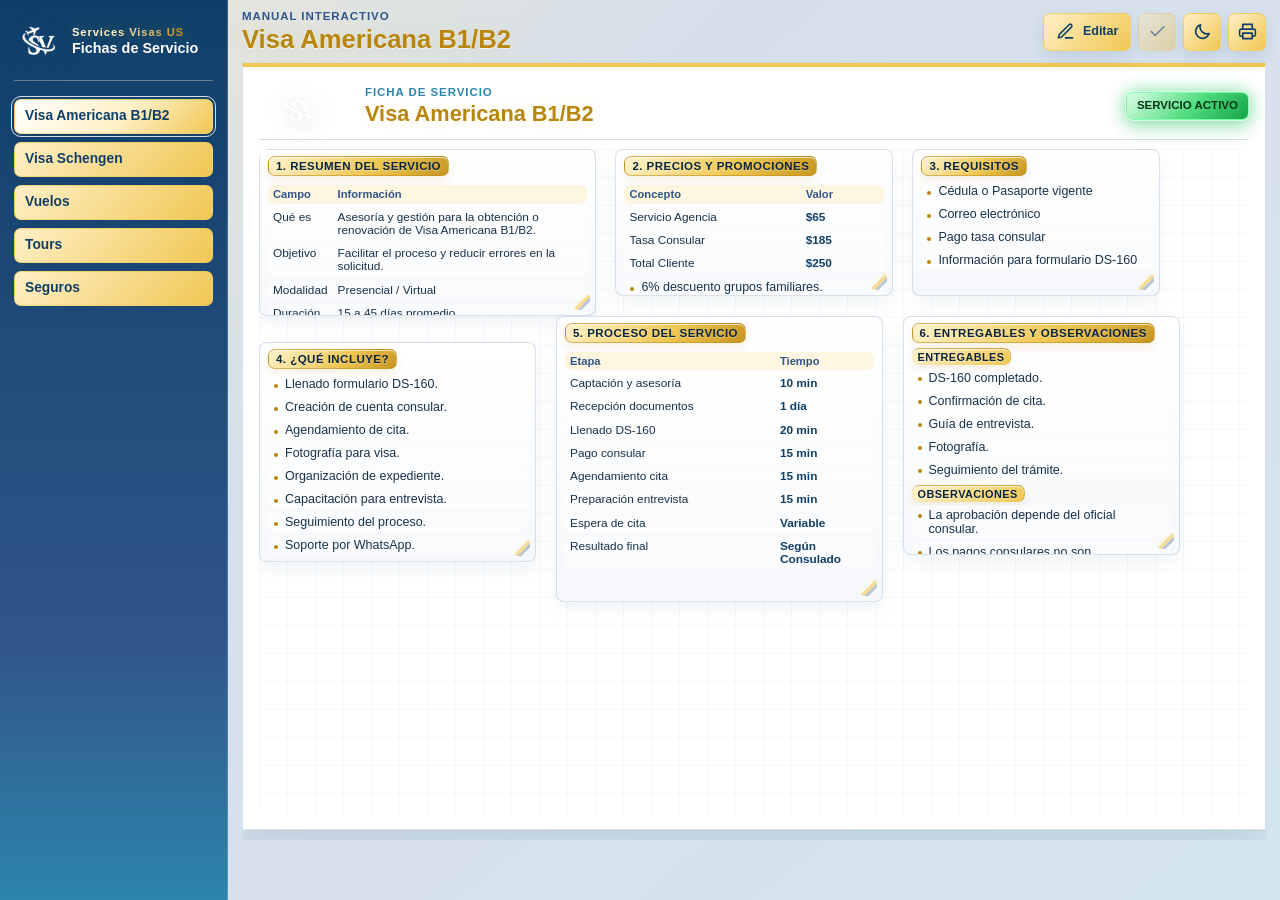
==== index.html @ a598fad7 "Add Vercel entry page" ====
<!DOCTYPE html>
<html lang="es">
<head>
  <meta charset="UTF-8">
  <meta name="viewport" content="width=device-width, initial-scale=1.0">
  <title>Services Visas US | Manual Interactivo de Servicios</title>
  <link rel="stylesheet" href="styles.css">
</head>
<body>
  <aside class="sidebar" aria-label="Servicios">
    <div class="brand">
      <img src="logo-blanco-transparente.png" alt="Services Visas US">
      <div>
        <span>Services Visas US</span>
        <strong>Fichas de Servicio</strong>
      </div>
    </div>

    <nav class="service-menu" id="serviceMenu">
      <button class="service-button active" type="button" data-service="visa-americana">Visa Americana B1/B2</button>
      <button class="service-button" type="button" data-service="visa-schengen">Visa Schengen</button>
      <button class="service-button" type="button" data-service="vuelos">Vuelos</button>
      <button class="service-button" type="button" data-service="tours">Tours</button>
      <button class="service-button" type="button" data-service="seguros">Seguros</button>
    </nav>
  </aside>

  <main class="workspace">
    <header class="topbar">
      <div>
        <p>Manual interactivo</p>
        <h1 id="pageTitle">Visa Americana B1/B2</h1>
      </div>
      <div class="toolbar" aria-label="Opciones de ficha">
        <button class="icon-button edit-toggle" id="editButton" type="button" aria-label="Editar textos" title="Editar textos">
          <svg class="icon" viewBox="0 0 24 24" aria-hidden="true">
            <path d="M12 20h9"></path>
            <path d="M16.5 3.5a2.1 2.1 0 0 1 3 3L7 19l-4 1 1-4Z"></path>
          </svg>
          <span>Editar</span>
        </button>
        <button class="icon-button" id="saveButton" type="button" aria-label="Guardar cambios" title="Guardar cambios" disabled>
          <svg class="icon" viewBox="0 0 24 24" aria-hidden="true">
            <path d="M20 6 9 17l-5-5"></path>
          </svg>
        </button>
        <button class="icon-button" id="themeToggle" type="button" aria-label="Activar modo oscuro" title="Modo oscuro">
          <svg class="icon icon-moon" viewBox="0 0 24 24" aria-hidden="true">
            <path d="M20.4 14.5A8.6 8.6 0 0 1 9.5 3.6 8.7 8.7 0 1 0 20.4 14.5Z"></path>
          </svg>
          <svg class="icon icon-sun" viewBox="0 0 24 24" aria-hidden="true">
            <circle cx="12" cy="12" r="4"></circle>
            <path d="M12 2v2M12 20v2M4.9 4.9l1.4 1.4M17.7 17.7l1.4 1.4M2 12h2M20 12h2M4.9 19.1l1.4-1.4M17.7 6.3l1.4-1.4"></path>
          </svg>
        </button>
        <button class="icon-button" id="printButton" type="button" aria-label="Imprimir ficha" title="Imprimir">
          <svg class="icon" viewBox="0 0 24 24" aria-hidden="true">
            <path d="M6 9V3h12v6"></path>
            <path d="M6 18H4a2 2 0 0 1-2-2v-5a2 2 0 0 1 2-2h16a2 2 0 0 1 2 2v5a2 2 0 0 1-2 2h-2"></path>
            <path d="M6 14h12v7H6z"></path>
          </svg>
        </button>
      </div>
    </header>

    <section class="sheet-shell">
      <article class="service-sheet" id="serviceSheet" aria-live="polite"></article>
    </section>
  </main>

  <script src="script.js"></script>
</body>
</html>
---- styles.css ----
:root {
  --gold: #f0c753;
  --gold-title: #b8860f;
  --gold-soft: #fff0c7;
  --blue-dark: #0f3f69;
  --blue-mid: #31568a;
  --blue-soft: #89a3c7;
  --blue-light: #2c85ac;
  --white: #ffffff;
  --bg: #edf3f8;
  --text: #17324b;
  --muted: #65798c;
  --sheet: #ffffff;
  --line: #d7e1eb;
  --panel-line: rgba(137, 163, 199, 0.35);
  --shadow: 0 16px 38px rgba(15, 63, 105, 0.13);
}

* {
  box-sizing: border-box;
}

html {
  max-width: 100%;
  overflow-x: hidden;
}

body {
  min-height: 100vh;
  margin: 0;
  display: flex;
  background:
    linear-gradient(135deg, rgba(255, 240, 199, 0.55), rgba(255, 255, 255, 0) 34%),
    linear-gradient(140deg, rgba(49, 86, 138, 0.14), rgba(137, 163, 199, 0.22) 58%, rgba(44, 133, 172, 0.13)),
    var(--bg);
  color: var(--text);
  font-family: "Segoe UI", Arial, sans-serif;
  font-size: 12.5px;
  max-width: 100%;
  overflow-x: hidden;
  overflow-y: auto;
}

button {
  font: inherit;
}

.sidebar {
  width: 228px;
  min-height: 100vh;
  padding: 18px 14px;
  background: linear-gradient(180deg, var(--blue-dark), var(--blue-mid) 72%, var(--blue-light));
  color: var(--white);
  position: sticky;
  top: 0;
  border-right: 1px solid rgba(255, 255, 255, 0.18);
}

.brand {
  display: flex;
  align-items: center;
  gap: 10px;
  padding: 0 2px 16px;
  border-bottom: 1px solid rgba(255, 240, 199, 0.36);
}

.brand img {
  width: 46px;
  height: 46px;
  object-fit: contain;
  background: transparent;
  border-radius: 7px;
  padding: 0;
  filter: drop-shadow(0 8px 14px rgba(15, 63, 105, 0.22));
}

.brand span {
  display: block;
  color: var(--gold-title);
  background: linear-gradient(110deg, #fff8dc 0%, var(--gold-soft) 16%, var(--gold-title) 42%, #8f6508 58%, #fff0c7 78%, #c99619 100%);
  background-size: 220% auto;
  -webkit-background-clip: text;
  background-clip: text;
  -webkit-text-fill-color: transparent;
  font-size: 0.7rem;
  font-weight: 800;
  letter-spacing: 0.08em;
  text-shadow: 0 0 14px rgba(240, 199, 83, 0.32);
}

.brand strong {
  display: block;
  margin-top: 2px;
  font-size: 0.9rem;
  line-height: 1.15;
}

.service-menu {
  display: grid;
  gap: 8px;
  margin-top: 18px;
}

.service-button,
.icon-button {
  border: 1px solid rgba(240, 199, 83, 0.62);
  background: linear-gradient(135deg, var(--gold-soft), var(--gold));
  color: var(--blue-dark);
  box-shadow: 0 6px 14px rgba(15, 63, 105, 0.11);
  cursor: pointer;
  transition: transform 170ms ease, box-shadow 170ms ease, filter 170ms ease, border-color 170ms ease;
}

.service-button:hover,
.icon-button:hover {
  filter: brightness(1.03);
  border-color: rgba(255, 240, 199, 0.95);
  box-shadow:
    0 0 0 1px rgba(255, 240, 199, 0.78),
    0 0 18px rgba(240, 199, 83, 0.5),
    0 10px 20px rgba(15, 63, 105, 0.16);
  transform: translateY(-1px);
}

.service-button {
  min-height: 35px;
  border-radius: 7px;
  padding: 7px 10px;
  text-align: left;
  font-size: 0.86rem;
  font-weight: 800;
  line-height: 1.2;
}

.service-button.active {
  background: linear-gradient(135deg, var(--white), var(--gold-soft) 54%, var(--gold));
  outline: 1px solid rgba(255, 255, 255, 0.82);
  outline-offset: 2px;
}

.workspace {
  flex: 1;
  min-width: 0;
  max-width: calc(100vw - 228px);
  padding: 10px 14px 14px;
  overflow-x: hidden;
}

.topbar {
  display: flex;
  justify-content: space-between;
  align-items: center;
  gap: 14px;
  margin-bottom: 8px;
}

.topbar p {
  margin: 0 0 3px;
  color: var(--blue-mid);
  font-size: 0.72rem;
  font-weight: 850;
  text-transform: uppercase;
  letter-spacing: 0.08em;
}

.topbar h1 {
  margin: 0;
  color: var(--gold-title);
  font-size: clamp(1.25rem, 2vw, 1.75rem);
  line-height: 1.1;
  text-shadow: 0 1px 0 rgba(255, 255, 255, 0.6), 0 0 16px rgba(240, 199, 83, 0.18);
}

.toolbar {
  display: flex;
  gap: 7px;
  flex-wrap: wrap;
  justify-content: flex-end;
}

.icon-button {
  width: 38px;
  height: 38px;
  display: inline-grid;
  place-items: center;
  border-radius: 7px;
}

.edit-toggle {
  width: auto;
  min-width: 88px;
  grid-auto-flow: column;
  gap: 7px;
  padding: 0 11px;
  font-weight: 850;
}

.edit-toggle span {
  line-height: 1;
}

.icon-button:disabled {
  cursor: not-allowed;
  filter: grayscale(0.28) brightness(0.97);
  opacity: 0.58;
  transform: none;
  box-shadow: 0 4px 10px rgba(15, 63, 105, 0.08);
}

.icon-button:disabled:hover {
  filter: grayscale(0.28) brightness(0.97);
  box-shadow: 0 4px 10px rgba(15, 63, 105, 0.08);
  transform: none;
}

.icon {
  width: 19px;
  height: 19px;
  fill: none;
  stroke: currentColor;
  stroke-width: 2;
  stroke-linecap: round;
  stroke-linejoin: round;
}

.icon-sun {
  display: none;
}

.sheet-shell {
  width: 100%;
  max-width: 100%;
  overflow-x: hidden;
  overflow-y: visible;
  padding: 2px 0 10px;
}

.service-sheet {
  width: min(1180px, 100%);
  max-width: 100%;
  min-height: 0;
  aspect-ratio: auto;
  margin: 0 auto;
  background: var(--sheet);
  border: 1px solid var(--line);
  border-top: 4px solid var(--gold);
  box-shadow: var(--shadow);
  padding: 14px 16px;
  display: grid;
  grid-template-rows: auto 1fr;
  gap: 9px;
  overflow: hidden;
}

.sheet-header {
  display: grid;
  grid-template-columns: 94px 1fr auto;
  gap: 12px;
  align-items: center;
  padding-bottom: 8px;
  border-bottom: 1px solid var(--panel-line);
}

.sheet-header img {
  width: 86px;
  max-height: 50px;
  object-fit: contain;
  filter: drop-shadow(0 5px 10px rgba(15, 63, 105, 0.16));
}

.sheet-kicker {
  margin: 0 0 4px;
  color: var(--blue-light);
  font-size: 0.72rem;
  font-weight: 900;
  text-transform: uppercase;
  letter-spacing: 0.08em;
}

.sheet-title {
  margin: 0;
  color: var(--gold-title);
  font-size: 1.36rem;
  line-height: 1.08;
  text-shadow: 0 1px 0 rgba(255, 255, 255, 0.58), 0 0 14px rgba(240, 199, 83, 0.2);
}

.sheet-badge {
  appearance: none;
  border: 1px solid rgba(128, 255, 177, 0.9);
  background: linear-gradient(135deg, #dcffe8, #49d978 58%, #16a34a);
  color: #053817;
  padding: 7px 10px;
  border-radius: 7px;
  font-family: inherit;
  font-size: 0.72rem;
  font-weight: 900;
  line-height: 1;
  text-transform: uppercase;
  white-space: nowrap;
  cursor: pointer;
  box-shadow:
    0 0 0 1px rgba(220, 255, 232, 0.85),
    0 0 18px rgba(73, 217, 120, 0.72),
    0 8px 18px rgba(22, 163, 74, 0.22);
  transition: background 180ms ease, border-color 180ms ease, box-shadow 180ms ease, color 180ms ease, transform 180ms ease;
}

.sheet-badge:hover {
  transform: translateY(-1px);
  box-shadow:
    0 0 0 1px rgba(220, 255, 232, 0.9),
    0 0 24px rgba(73, 217, 120, 0.86),
    0 10px 20px rgba(22, 163, 74, 0.28);
}

.sheet-badge:focus-visible {
  outline: 2px solid var(--gold);
  outline-offset: 3px;
}

.sheet-badge.is-inactive {
  border-color: rgba(255, 142, 142, 0.95);
  background: linear-gradient(135deg, #ffe5e5, #ef4444 58%, #b91c1c);
  color: #ffffff;
  box-shadow:
    0 0 0 1px rgba(255, 229, 229, 0.82),
    0 0 18px rgba(239, 68, 68, 0.68),
    0 8px 18px rgba(185, 28, 28, 0.24);
}

.sheet-badge.is-inactive:hover {
  box-shadow:
    0 0 0 1px rgba(255, 229, 229, 0.9),
    0 0 24px rgba(239, 68, 68, 0.82),
    0 10px 20px rgba(185, 28, 28, 0.3);
}

.sheet-grid {
  position: relative;
  display: block;
  width: 100%;
  aspect-ratio: 16 / 9;
  min-height: clamp(460px, 52vw, 720px);
  border-radius: 10px;
  background:
    linear-gradient(rgba(137, 163, 199, 0.08) 1px, transparent 1px),
    linear-gradient(90deg, rgba(137, 163, 199, 0.08) 1px, transparent 1px);
  background-size: 28px 28px;
  overflow: hidden;
}

.sheet-column {
  display: flex;
  min-width: 0;
  min-height: 86px;
  flex-direction: column;
  gap: 10px;
  border-radius: 9px;
  transition: background 160ms ease, outline-color 160ms ease;
}

.sheet-column.drag-over {
  background: rgba(240, 199, 83, 0.08);
  outline: 1px dashed rgba(240, 199, 83, 0.6);
  outline-offset: 4px;
}

.section-card {
  position: absolute;
  border: 1px solid rgba(137, 163, 199, 0.32);
  border-radius: 8px;
  padding: 7px 8px 13px;
  background:
    linear-gradient(180deg, rgba(255, 255, 255, 0.94), rgba(137, 163, 199, 0.08)),
    var(--sheet);
  align-self: start;
  min-height: 0;
  min-width: 120px;
  box-shadow: 0 8px 18px rgba(15, 63, 105, 0.06);
  cursor: move;
  overflow: auto;
  scrollbar-width: thin;
  touch-action: none;
  transition: transform 160ms ease, box-shadow 160ms ease, opacity 160ms ease;
}

.section-card:hover {
  transform: translateY(-1px);
  box-shadow: 0 10px 22px rgba(15, 63, 105, 0.1);
}

.section-card.dragging {
  opacity: 0.55;
  cursor: move;
  transform: scale(0.985);
}

.section-card.resizing {
  cursor: nwse-resize;
  user-select: none;
}

.resize-handle {
  position: absolute;
  right: 5px;
  bottom: 5px;
  width: 17px;
  height: 17px;
  padding: 0;
  border: 0;
  border-radius: 5px;
  background: linear-gradient(135deg, transparent 0 36%, rgba(255, 240, 199, 0.65) 36% 48%, var(--gold) 48% 62%, rgba(15, 63, 105, 0.46) 62% 74%, transparent 74%);
  cursor: nwse-resize;
  opacity: 0.58;
}

.resize-handle::before {
  content: none;
}

.section-card:hover .resize-handle,
.section-card.resizing .resize-handle {
  opacity: 1;
}

.section-card.wide {
  grid-column: auto;
}

.section-card h2 {
  margin: -1px 0 5px;
  color: #09233a;
  display: inline-flex;
  width: fit-content;
  max-width: 100%;
  padding: 3px 7px;
  border-radius: 7px;
  background: linear-gradient(135deg, #fff4cf, var(--gold) 58%, #c79622);
  border: 1px solid rgba(184, 134, 15, 0.56);
  box-shadow: 0 4px 10px rgba(184, 134, 15, 0.12), inset 0 1px 0 rgba(255, 255, 255, 0.7);
  font-size: 0.72rem;
  text-transform: uppercase;
  letter-spacing: 0.04em;
  text-shadow: 0 1px 0 rgba(255, 255, 255, 0.35);
}

.info-table,
.process-table {
  width: 100%;
  border-collapse: separate;
  border-spacing: 0 4px;
  table-layout: auto;
}

.info-table th,
.info-table td,
.process-table th,
.process-table td {
  padding: 3px 5px;
  border-bottom: 0;
  background: rgba(255, 255, 255, 0.52);
  text-align: left;
  vertical-align: top;
  line-height: 1.12;
}

.info-table th:first-child,
.process-table th:first-child,
.info-table td:first-child,
.process-table td:first-child {
  border-radius: 6px 0 0 6px;
}

.info-table th:last-child,
.process-table th:last-child,
.info-table td:last-child,
.process-table td:last-child {
  border-radius: 0 6px 6px 0;
}

.info-table thead th,
.process-table thead th {
  background: rgba(255, 240, 199, 0.54);
}

.info-table tr:last-child th,
.info-table tr:last-child td,
.process-table tr:last-child td {
  border-bottom: 0;
}

.info-table th,
.process-table th {
  color: var(--blue-mid);
  font-size: 0.7rem;
  font-weight: 850;
  white-space: nowrap;
}

.info-table td,
.process-table td {
  color: var(--text);
  font-size: 0.74rem;
}

.info-table th:first-child,
.info-table td:first-child {
  width: 18%;
}

.info-table th:nth-child(2),
.info-table td:nth-child(2) {
  width: 82%;
}

.price-table td:last-child,
.process-table td:last-child {
  color: var(--blue-dark);
  font-weight: 850;
}

.price-table th:first-child,
.price-table td:first-child {
  width: 68%;
}

.price-table th:nth-child(2),
.price-table td:nth-child(2) {
  width: 32%;
}

.process-table {
  width: 100%;
}

.process-table th:first-child,
.process-table td:first-child {
  width: 68%;
}

.process-table th:nth-child(2),
.process-table td:last-child {
  width: 32%;
}

.list {
  display: grid;
  gap: 3px;
  margin: 0;
  padding: 0;
  list-style: none;
}

.list li {
  margin: 0;
  padding: 3px 5px 3px 17px;
  line-height: 1.12;
  position: relative;
  border-radius: 6px;
  background: rgba(255, 255, 255, 0.52);
}

.list li::before {
  content: "";
  position: absolute;
  left: 6px;
  top: 0.78em;
  width: 4px;
  height: 4px;
  border-radius: 50%;
  background: var(--gold-title);
}

.notes {
  display: grid;
  grid-template-columns: 1fr;
  gap: 5px;
}

.notes h2 {
  margin: 0 0 3px;
  padding: 2px 6px;
  border-left: 0;
  border-bottom: 0;
  background: linear-gradient(135deg, #fff4cf, var(--gold));
  font-size: 0.68rem;
}

.empty-sheet {
  min-height: 0;
}

body.editing .service-sheet {
  outline: 2px dashed rgba(44, 133, 172, 0.68);
  outline-offset: 5px;
}

body.editing .section-card {
  cursor: text;
}

body.editing .section-card:hover {
  transform: none;
}

body.editing .resize-handle {
  opacity: 0.28;
  cursor: default;
}

body.editing .line-editable {
  cursor: grab;
}

body.editing .line-editable:active {
  cursor: grabbing;
}

body.editing .line-dragging {
  opacity: 0.45;
}

body.editing .line-drop-before {
  box-shadow: inset 0 2px 0 var(--blue-light);
}

body.editing .line-drop-after {
  box-shadow: inset 0 -2px 0 var(--blue-light);
}

body.editing .list .line-editable {
  padding-left: 23px;
}

body.editing .list .line-editable::before {
  left: 16px;
}

body.editing .list .line-editable::after {
  content: "||";
  position: absolute;
  left: 6px;
  top: 50%;
  color: var(--blue-mid);
  font-size: 0.68rem;
  font-weight: 900;
  transform: translateY(-50%);
}

body.editing .line-editable td:first-child {
  position: relative;
  padding-left: 18px;
}

body.editing .line-editable td:first-child::before {
  content: "||";
  position: absolute;
  left: 5px;
  top: 3px;
  color: var(--blue-mid);
  font-size: 0.66rem;
  font-weight: 900;
}

.line-add-button {
  display: inline-flex;
  align-items: center;
  justify-content: center;
  margin: 3px 0 1px;
  padding: 3px 8px;
  border: 1px solid rgba(240, 199, 83, 0.72);
  border-radius: 6px;
  background: linear-gradient(135deg, #fff7db, var(--gold));
  color: var(--blue-dark);
  font-family: inherit;
  font-size: 0.66rem;
  font-weight: 900;
  line-height: 1;
  cursor: pointer;
  box-shadow: 0 5px 12px rgba(184, 134, 15, 0.12);
}

.line-add-button:hover {
  filter: brightness(1.04);
  box-shadow: 0 0 14px rgba(240, 199, 83, 0.52);
}

body.resizing-card,
body.resizing-card * {
  cursor: nwse-resize !important;
}

body.moving-card,
body.moving-card * {
  cursor: move !important;
}

.editable[contenteditable="true"] {
  border-radius: 5px;
  outline: 1px dashed rgba(49, 86, 138, 0.6);
  background: rgba(255, 240, 199, 0.42);
}

.editable[contenteditable="true"]:focus {
  outline: 2px solid var(--blue-light);
  background: rgba(255, 240, 199, 0.62);
}

body.dark {
  --bg: #031827;
  --text: #f2f7fb;
  --muted: #c5d4e3;
  --sheet: #061f33;
  --line: rgba(137, 163, 199, 0.28);
  --panel-line: rgba(255, 240, 199, 0.28);
  --shadow: 0 16px 38px rgba(0, 0, 0, 0.36);
  background:
    linear-gradient(135deg, rgba(240, 199, 83, 0.08), rgba(255, 255, 255, 0) 34%),
    linear-gradient(145deg, #02111d, #031827 58%, #06243a);
}

body.dark .section-card {
  border-color: rgba(137, 163, 199, 0.32);
  background: linear-gradient(180deg, rgba(9, 42, 68, 0.98), rgba(5, 30, 50, 0.96));
  box-shadow: 0 8px 18px rgba(0, 0, 0, 0.16);
}

body.dark .info-table th,
body.dark .info-table td,
body.dark .process-table th,
body.dark .process-table td,
body.dark .list li {
  background: rgba(255, 255, 255, 0.055);
}

body.dark .info-table thead th,
body.dark .process-table thead th {
  background: rgba(255, 240, 199, 0.13);
}

body.dark .info-table td,
body.dark .process-table td {
  color: var(--white);
}

body.dark .topbar h1,
body.dark .sheet-title {
  color: var(--gold);
  text-shadow: 0 0 14px rgba(240, 199, 83, 0.3);
}

body.dark .section-card h2,
body.dark .notes h2 {
  color: #09233a;
  text-shadow: 0 0 14px rgba(240, 199, 83, 0.22);
}

body.dark .topbar p,
body.dark .sheet-kicker,
body.dark .info-table th,
body.dark .process-table th {
  color: var(--gold-soft);
}

body.dark .sheet-badge.is-active {
  color: var(--blue-dark);
}

body.dark .sheet-badge.is-inactive {
  color: #ffffff;
}

body.dark .icon-moon {
  display: none;
}

body.dark .icon-sun {
  display: block;
}

@media (max-width: 900px) {
  body {
    display: block;
  }

  .sidebar {
    width: 100%;
    min-height: auto;
    position: static;
  }

  .service-menu {
    grid-template-columns: repeat(2, minmax(0, 1fr));
  }

  .workspace {
    padding: 16px 12px 22px;
    max-width: 100%;
  }

  .topbar {
    align-items: flex-start;
  }

  .sheet-header,
  .notes {
    grid-template-columns: 1fr;
  }

  .service-sheet {
    padding: 12px;
  }

  .sheet-grid {
    aspect-ratio: 10 / 13;
    min-height: 820px;
  }

  .sheet-badge {
    justify-self: start;
  }
}

@media print {
  @page {
    size: A4 landscape;
    margin: 6mm;
  }

  :root,
  body,
  body.dark {
    --bg: #ffffff;
    --text: #17324b;
    --muted: #65798c;
    --sheet: #ffffff;
    --line: #d7e1eb;
    --panel-line: rgba(137, 163, 199, 0.35);
    --shadow: none;
  }

  html,
  body {
    width: 284mm;
    height: 196mm;
    min-height: 0;
    max-height: 196mm;
    margin: 0;
    display: block;
    overflow: hidden;
    background: #ffffff !important;
    color: var(--text);
    print-color-adjust: exact;
    -webkit-print-color-adjust: exact;
  }

  .sidebar,
  .topbar {
    display: none;
  }

  .editable[contenteditable="true"] {
    outline: none;
    background: transparent;
  }

  .line-add-button {
    display: none !important;
  }

  body.editing .list .line-editable {
    padding-left: 17px;
  }

  body.editing .list .line-editable::before {
    left: 6px;
  }

  body.editing .line-editable td:first-child {
    padding-left: 5px;
  }

  body.editing .list .line-editable::after,
  body.editing .line-editable td:first-child::before {
    content: none;
  }

  .workspace,
  .sheet-shell {
    padding: 0;
    overflow: hidden;
    width: 100%;
    height: 100%;
    max-width: 100%;
    min-height: 0;
  }

  .workspace {
    display: block;
  }

  .service-sheet {
    width: 100%;
    min-height: 0;
    height: 100%;
    max-height: 100%;
    aspect-ratio: auto;
    margin: 0;
    padding: 4mm;
    box-shadow: none;
    border: 1px solid #d7e1eb;
    border-top: 4px solid var(--gold);
    break-inside: avoid;
    page-break-inside: avoid;
    background: #ffffff !important;
    color: var(--text) !important;
    display: grid;
    grid-template-rows: auto minmax(0, 1fr);
    overflow: hidden;
  }

  .sheet-grid {
    width: 100%;
    min-height: 0;
    max-height: 100%;
    height: auto;
    align-self: stretch;
    background: transparent;
    overflow: hidden;
  }

  .section-card {
    position: absolute;
    break-inside: avoid;
    page-break-inside: avoid;
    height: auto !important;
    min-height: 0;
    padding: 7px;
    background: #ffffff !important;
    border: 0;
    border-radius: 7px;
    box-shadow: none;
    overflow: visible;
  }

  .section-card::after {
    content: "";
    position: absolute;
    inset: 0;
    pointer-events: none;
    border: 0.25mm solid #d7e1eb;
    border-radius: inherit;
  }

  .resize-handle {
    display: none;
  }

  .process-table {
    width: 100%;
  }

  .sheet-badge {
    box-shadow: none;
  }

  .info-table th,
  .info-table td,
  .process-table th,
  .process-table td,
  .list li,
  body.dark .info-table th,
  body.dark .info-table td,
  body.dark .process-table th,
  body.dark .process-table td,
  body.dark .list li {
    background: #ffffff !important;
  }

  .info-table thead th,
  .process-table thead th,
  body.dark .info-table thead th,
  body.dark .process-table thead th {
    background: #fff7df !important;
  }

  .sheet-title,
  .section-card h2,
  .notes h2,
  body.dark .sheet-title,
  body.dark .section-card h2,
  body.dark .notes h2 {
    color: #09233a !important;
    text-shadow: none;
  }

  .sheet-kicker,
  .info-table th,
  .process-table th,
  body.dark .sheet-kicker,
  body.dark .info-table th,
  body.dark .process-table th {
    color: var(--blue-mid) !important;
  }

  .info-table td,
  .process-table td,
  body.dark .info-table td,
  body.dark .process-table td {
    color: var(--text) !important;
  }

  .sheet-header img {
    content: url("logo-impresion-color.png");
    filter: none;
  }
}
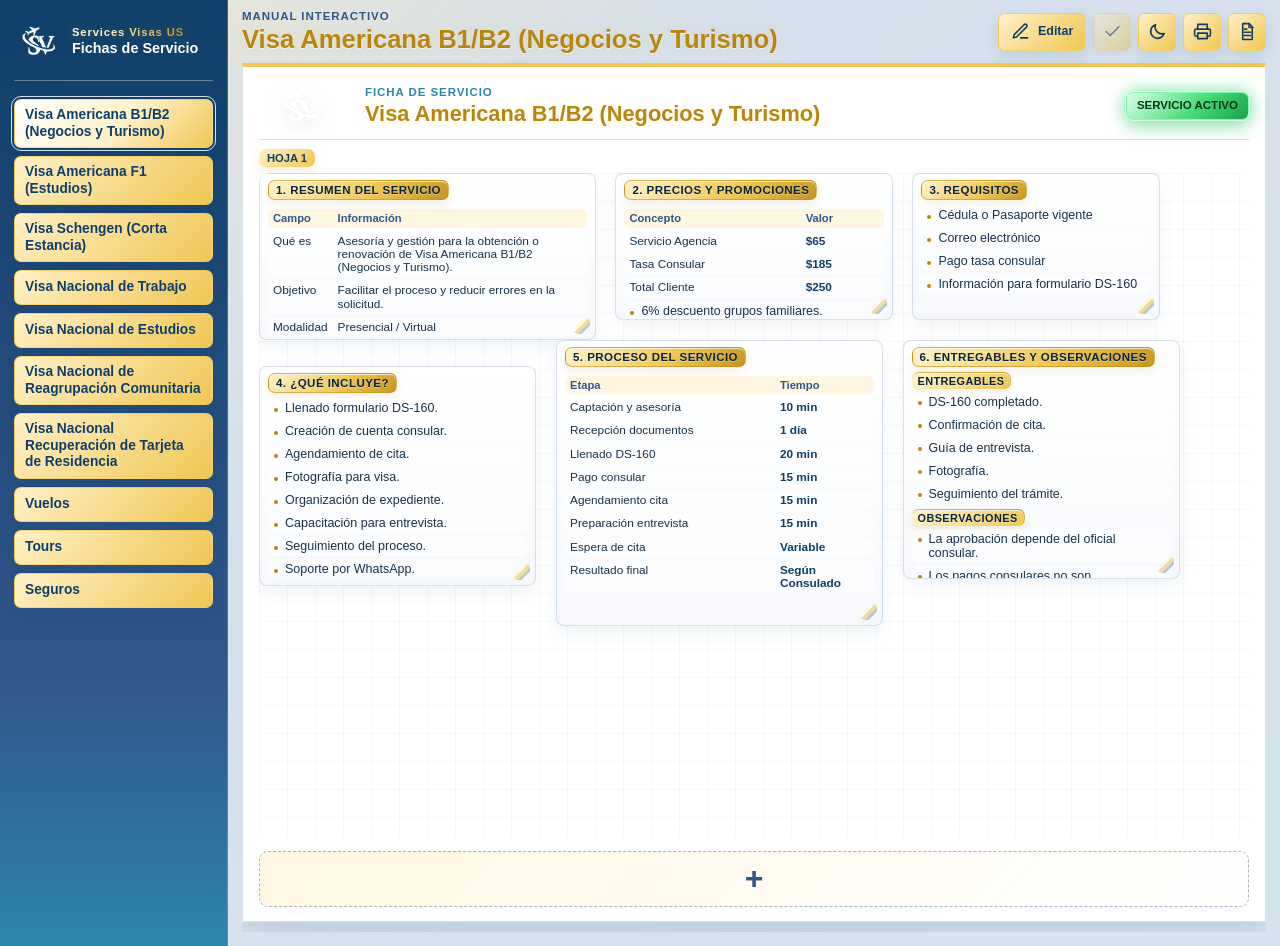
==== commit 706d8f71: "Expand service manual ecosystem" ====
--- a/index.html
+++ b/index.html
@@ -17,8 +17,13 @@
     </div>
 
     <nav class="service-menu" id="serviceMenu">
-      <button class="service-button active" type="button" data-service="visa-americana">Visa Americana B1/B2</button>
-      <button class="service-button" type="button" data-service="visa-schengen">Visa Schengen</button>
+      <button class="service-button active" type="button" data-service="visa-americana">Visa Americana B1/B2 (Negocios y Turismo)</button>
+      <button class="service-button" type="button" data-service="visa-americana-f1">Visa Americana F1 (Estudios)</button>
+      <button class="service-button" type="button" data-service="visa-schengen">Visa Schengen (Corta Estancia)</button>
+      <button class="service-button" type="button" data-service="visa-nacional-trabajo">Visa Nacional de Trabajo</button>
+      <button class="service-button" type="button" data-service="visa-nacional-estudios">Visa Nacional de Estudios</button>
+      <button class="service-button" type="button" data-service="visa-nacional-reagrupacion-comunitaria">Visa Nacional de Reagrupación Comunitaria</button>
+      <button class="service-button" type="button" data-service="visa-nacional-recuperacion-residencia">Visa Nacional Recuperación de Tarjeta de Residencia</button>
       <button class="service-button" type="button" data-service="vuelos">Vuelos</button>
       <button class="service-button" type="button" data-service="tours">Tours</button>
       <button class="service-button" type="button" data-service="seguros">Seguros</button>
@@ -29,7 +34,7 @@
     <header class="topbar">
       <div>
         <p>Manual interactivo</p>
-        <h1 id="pageTitle">Visa Americana B1/B2</h1>
+        <h1 id="pageTitle">Visa Americana B1/B2 (Negocios y Turismo)</h1>
       </div>
       <div class="toolbar" aria-label="Opciones de ficha">
         <button class="icon-button edit-toggle" id="editButton" type="button" aria-label="Editar textos" title="Editar textos">
@@ -60,6 +65,13 @@
             <path d="M6 14h12v7H6z"></path>
           </svg>
         </button>
+        <button class="icon-button" id="wordButton" type="button" aria-label="Exportar Word" title="Exportar Word">
+          <svg class="icon" viewBox="0 0 24 24" aria-hidden="true">
+            <path d="M6 2h8l4 4v16H6z"></path>
+            <path d="M14 2v5h5"></path>
+            <path d="M8 13h8M8 17h8M8 9h3"></path>
+          </svg>
+        </button>
       </div>
     </header>
 
--- a/styles.css
+++ b/styles.css
@@ -246,10 +246,8 @@
   border-top: 4px solid var(--gold);
   box-shadow: var(--shadow);
   padding: 14px 16px;
-  display: grid;
-  grid-template-rows: auto 1fr;
-  gap: 9px;
-  overflow: hidden;
+  display: block;
+  overflow: visible;
 }
 
 .sheet-header {
@@ -257,6 +255,7 @@
   grid-template-columns: 94px 1fr auto;
   gap: 12px;
   align-items: center;
+  margin-bottom: 9px;
   padding-bottom: 8px;
   border-bottom: 1px solid var(--panel-line);
 }
@@ -350,6 +349,51 @@
   overflow: hidden;
 }
 
+.sheet-pages {
+  display: grid;
+  gap: 12px;
+}
+
+.sheet-page {
+  display: grid;
+  gap: 6px;
+}
+
+.sheet-page-label {
+  width: fit-content;
+  padding: 3px 8px;
+  border-radius: 7px;
+  background: linear-gradient(135deg, var(--gold-soft), var(--gold));
+  color: var(--blue-dark);
+  font-size: 0.7rem;
+  font-weight: 900;
+  text-transform: uppercase;
+  box-shadow: 0 5px 12px rgba(184, 134, 15, 0.13);
+}
+
+.add-page-button {
+  width: 100%;
+  min-height: 56px;
+  margin-top: 12px;
+  border: 1px dashed rgba(49, 86, 138, 0.42);
+  border-radius: 9px;
+  background:
+    linear-gradient(135deg, rgba(255, 240, 199, 0.52), rgba(255, 255, 255, 0.86)),
+    var(--sheet);
+  color: var(--blue-mid);
+  font-size: 2rem;
+  font-weight: 800;
+  cursor: pointer;
+  transition: border-color 170ms ease, box-shadow 170ms ease, color 170ms ease, transform 170ms ease;
+}
+
+.add-page-button:hover {
+  border-color: rgba(240, 199, 83, 0.95);
+  color: var(--blue-dark);
+  box-shadow: 0 0 18px rgba(240, 199, 83, 0.34);
+  transform: translateY(-1px);
+}
+
 .sheet-column {
   display: flex;
   min-width: 0;
@@ -726,6 +770,12 @@
   box-shadow: 0 8px 18px rgba(0, 0, 0, 0.16);
 }
 
+body.dark .add-page-button {
+  background: linear-gradient(135deg, rgba(9, 42, 68, 0.98), rgba(5, 30, 50, 0.96));
+  color: var(--gold-soft);
+  border-color: rgba(255, 240, 199, 0.32);
+}
+
 body.dark .info-table th,
 body.dark .info-table td,
 body.dark .process-table th,
@@ -865,7 +915,8 @@
     background: transparent;
   }
 
-  .line-add-button {
+  .line-add-button,
+  .add-page-button {
     display: none !important;
   }
 
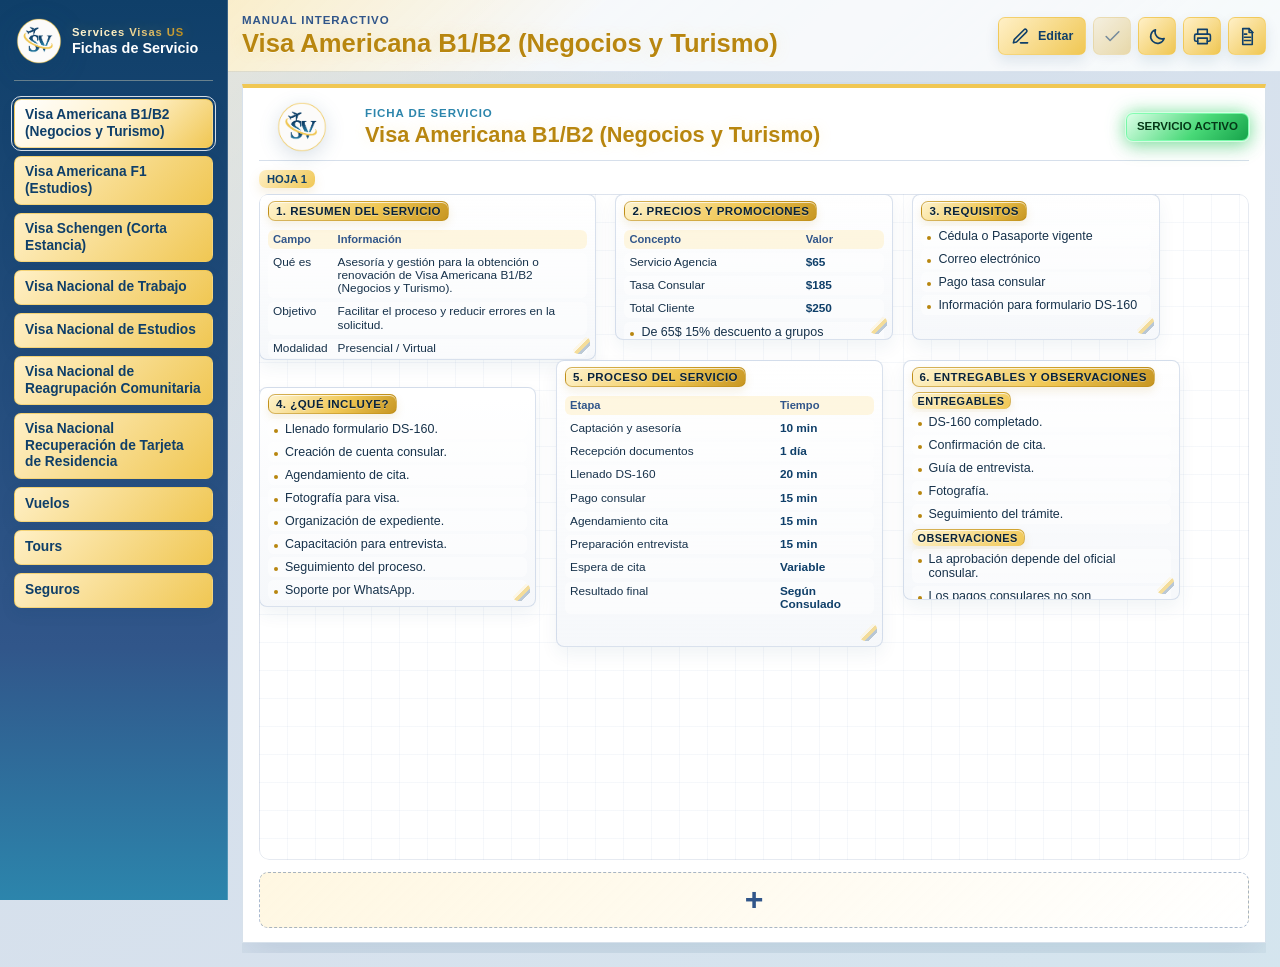
==== commit adc3b79b: "Switch logos by color mode" ====
--- a/index.html
+++ b/index.html
@@ -9,7 +9,7 @@
 <body>
   <aside class="sidebar" aria-label="Servicios">
     <div class="brand">
-      <img src="logo-blanco-transparente.png" alt="Services Visas US">
+      <img class="theme-logo" src="svus-logo.png" alt="Services Visas US">
       <div>
         <span>Services Visas US</span>
         <strong>Fichas de Servicio</strong>
--- a/styles.css
+++ b/styles.css
@@ -1,4 +1,6 @@
 :root {
+  --sidebar-width: 228px;
+  --topbar-height: 72px;
   --gold: #f0c753;
   --gold-title: #b8860f;
   --gold-soft: #fff0c7;
@@ -28,7 +30,7 @@
 body {
   min-height: 100vh;
   margin: 0;
-  display: flex;
+  display: block;
   background:
     linear-gradient(135deg, rgba(255, 240, 199, 0.55), rgba(255, 255, 255, 0) 34%),
     linear-gradient(140deg, rgba(49, 86, 138, 0.14), rgba(137, 163, 199, 0.22) 58%, rgba(44, 133, 172, 0.13)),
@@ -46,13 +48,16 @@
 }
 
 .sidebar {
-  width: 228px;
-  min-height: 100vh;
+  width: var(--sidebar-width);
+  height: 100vh;
   padding: 18px 14px;
   background: linear-gradient(180deg, var(--blue-dark), var(--blue-mid) 72%, var(--blue-light));
   color: var(--white);
-  position: sticky;
+  position: fixed;
   top: 0;
+  left: 0;
+  overflow-y: auto;
+  z-index: 30;
   border-right: 1px solid rgba(255, 255, 255, 0.18);
 }
 
@@ -139,19 +144,32 @@
 }
 
 .workspace {
-  flex: 1;
   min-width: 0;
-  max-width: calc(100vw - 228px);
-  padding: 10px 14px 14px;
+  max-width: calc(100vw - var(--sidebar-width));
+  margin-left: var(--sidebar-width);
+  padding: calc(var(--topbar-height) + 10px) 14px 14px;
   overflow-x: hidden;
 }
 
 .topbar {
+  position: fixed;
+  top: 0;
+  left: var(--sidebar-width);
+  right: 0;
+  z-index: 24;
   display: flex;
   justify-content: space-between;
   align-items: center;
   gap: 14px;
-  margin-bottom: 8px;
+  min-height: var(--topbar-height);
+  margin: 0;
+  padding: 10px 14px 9px;
+  background:
+    linear-gradient(135deg, rgba(255, 240, 199, 0.88), rgba(255, 255, 255, 0.78) 34%),
+    linear-gradient(140deg, rgba(49, 86, 138, 0.12), rgba(137, 163, 199, 0.2) 58%, rgba(44, 133, 172, 0.11)),
+    var(--bg);
+  border-bottom: 1px solid rgba(137, 163, 199, 0.26);
+  backdrop-filter: blur(12px);
 }
 
 .topbar p {
@@ -349,6 +367,15 @@
   overflow: hidden;
 }
 
+.sheet-grid::after {
+  content: "";
+  position: absolute;
+  inset: 0;
+  pointer-events: none;
+  border: 1px solid rgba(49, 86, 138, 0.12);
+  border-radius: inherit;
+}
+
 .sheet-pages {
   display: grid;
   gap: 12px;
@@ -422,7 +449,7 @@
   min-height: 0;
   min-width: 120px;
   box-shadow: 0 8px 18px rgba(15, 63, 105, 0.06);
-  cursor: move;
+  cursor: default;
   overflow: auto;
   scrollbar-width: thin;
   touch-action: none;
@@ -436,13 +463,17 @@
 
 .section-card.dragging {
   opacity: 0.55;
-  cursor: move;
+  cursor: grabbing;
   transform: scale(0.985);
 }
 
 .section-card.resizing {
   cursor: nwse-resize;
   user-select: none;
+}
+
+.card-move-handle {
+  display: none !important;
 }
 
 .resize-handle {
@@ -640,29 +671,64 @@
   outline-offset: 5px;
 }
 
+body.editing .sheet-grid {
+  box-shadow:
+    inset 0 0 0 2px rgba(240, 199, 83, 0.22),
+    inset 0 0 0 1px rgba(49, 86, 138, 0.1);
+}
+
 body.editing .section-card {
-  cursor: text;
+  cursor: grab !important;
 }
 
 body.editing .section-card:hover {
+  outline: 1px dashed rgba(44, 133, 172, 0.62);
+  outline-offset: 2px;
   transform: none;
 }
 
+body.editing .section-card.card-selected {
+  outline: 2px solid rgba(240, 199, 83, 0.96);
+  outline-offset: 3px;
+  box-shadow:
+    0 0 0 1px rgba(255, 240, 199, 0.82),
+    0 0 22px rgba(240, 199, 83, 0.48),
+    0 12px 26px rgba(15, 63, 105, 0.14);
+}
+
+body.editing .section-card.dragging {
+  cursor: grabbing !important;
+}
+
+body.editing .section-card :is(.editable, .editable *, .line-editable, .line-editable *, table, thead, tbody, tr, td, th, ul, ol, li, p, h1, h2, h3, h4, h5, h6, span, strong, em, b, i) {
+  cursor: text !important;
+}
+
 body.editing .resize-handle {
-  opacity: 0.28;
-  cursor: default;
+  opacity: 0.86;
+  cursor: nwse-resize !important;
 }
 
 body.editing .line-editable {
-  cursor: grab;
+  cursor: text !important;
 }
 
 body.editing .line-editable:active {
-  cursor: grabbing;
+  cursor: text !important;
 }
 
 body.editing .line-dragging {
   opacity: 0.45;
+}
+
+body.editing .list .line-selected {
+  background: rgba(255, 240, 199, 0.88);
+  box-shadow: inset 0 0 0 2px rgba(240, 199, 83, 0.86);
+}
+
+body.editing tr.line-selected td {
+  background: rgba(255, 240, 199, 0.88);
+  box-shadow: inset 0 0 0 1px rgba(240, 199, 83, 0.86);
 }
 
 body.editing .line-drop-before {
@@ -687,6 +753,7 @@
   left: 6px;
   top: 50%;
   color: var(--blue-mid);
+  cursor: default;
   font-size: 0.68rem;
   font-weight: 900;
   transform: translateY(-50%);
@@ -703,6 +770,7 @@
   left: 5px;
   top: 3px;
   color: var(--blue-mid);
+  cursor: default;
   font-size: 0.66rem;
   font-weight: 900;
 }
@@ -730,6 +798,30 @@
   box-shadow: 0 0 14px rgba(240, 199, 83, 0.52);
 }
 
+.alignment-guide {
+  position: absolute;
+  z-index: 80;
+  pointer-events: none;
+  background: var(--blue-light);
+  box-shadow: 0 0 0 1px rgba(255, 255, 255, 0.86), 0 0 12px rgba(44, 133, 172, 0.45);
+}
+
+.alignment-guide.vertical {
+  top: 0;
+  bottom: 0;
+  width: 1px;
+}
+
+.alignment-guide.horizontal {
+  left: 0;
+  right: 0;
+  height: 1px;
+}
+
+.alignment-guide[hidden] {
+  display: none;
+}
+
 body.resizing-card,
 body.resizing-card * {
   cursor: nwse-resize !important;
@@ -744,6 +836,7 @@
   border-radius: 5px;
   outline: 1px dashed rgba(49, 86, 138, 0.6);
   background: rgba(255, 240, 199, 0.42);
+  cursor: text;
 }
 
 .editable[contenteditable="true"]:focus {
@@ -764,6 +857,13 @@
     linear-gradient(145deg, #02111d, #031827 58%, #06243a);
 }
 
+body.dark .topbar {
+  background:
+    linear-gradient(135deg, rgba(240, 199, 83, 0.1), rgba(255, 255, 255, 0) 34%),
+    linear-gradient(145deg, rgba(2, 17, 29, 0.96), rgba(3, 24, 39, 0.96) 58%, rgba(6, 36, 58, 0.96));
+  border-bottom-color: rgba(255, 240, 199, 0.2);
+}
+
 body.dark .section-card {
   border-color: rgba(137, 163, 199, 0.32);
   background: linear-gradient(180deg, rgba(9, 42, 68, 0.98), rgba(5, 30, 50, 0.96));
@@ -837,7 +937,11 @@
   .sidebar {
     width: 100%;
     min-height: auto;
-    position: static;
+    height: auto;
+    max-height: 48vh;
+    position: sticky;
+    top: 0;
+    overflow-y: auto;
   }
 
   .service-menu {
@@ -846,11 +950,20 @@
 
   .workspace {
     padding: 16px 12px 22px;
+    margin-left: 0;
     max-width: 100%;
   }
 
   .topbar {
+    position: sticky;
+    left: 0;
+    right: auto;
+    width: 100%;
+    min-height: auto;
+    margin: 0 0 8px;
+    padding: 10px 0 9px;
     align-items: flex-start;
+    top: 0;
   }
 
   .sheet-header,
@@ -893,12 +1006,12 @@
   html,
   body {
     width: 284mm;
-    height: 196mm;
+    height: auto;
     min-height: 0;
-    max-height: 196mm;
+    max-height: none;
     margin: 0;
     display: block;
-    overflow: hidden;
+    overflow: visible;
     background: #ffffff !important;
     color: var(--text);
     print-color-adjust: exact;
@@ -916,6 +1029,7 @@
   }
 
   .line-add-button,
+  .alignment-guide,
   .add-page-button {
     display: none !important;
   }
@@ -940,9 +1054,10 @@
   .workspace,
   .sheet-shell {
     padding: 0;
-    overflow: hidden;
+    margin-left: 0;
+    overflow: visible;
     width: 100%;
-    height: 100%;
+    height: auto;
     max-width: 100%;
     min-height: 0;
   }
@@ -952,33 +1067,100 @@
   }
 
   .service-sheet {
-    width: 100%;
+    width: 284mm;
     min-height: 0;
-    height: 100%;
-    max-height: 100%;
+    height: auto;
+    max-height: none;
     aspect-ratio: auto;
     margin: 0;
-    padding: 4mm;
+    padding: 0;
     box-shadow: none;
+    border: 0;
+    break-inside: auto;
+    page-break-inside: auto;
+    background: #ffffff !important;
+    color: var(--text) !important;
+    display: block;
+    overflow: visible;
+  }
+
+  .sheet-header {
+    width: 284mm;
+    grid-template-columns: 22mm 1fr auto;
+    gap: 3mm;
+    margin-bottom: 2mm;
+    padding: 3mm;
     border: 1px solid #d7e1eb;
     border-top: 4px solid var(--gold);
+    background: #ffffff !important;
+  }
+
+  .sheet-header img {
+    width: 20mm;
+    max-height: 14mm;
+  }
+
+  .sheet-kicker {
+    margin-bottom: 1mm;
+    font-size: 6.5pt;
+  }
+
+  .sheet-title {
+    font-size: 13pt;
+    line-height: 1.05;
+  }
+
+  .sheet-badge {
+    padding: 1.5mm 2mm;
+    font-size: 6pt;
+  }
+
+  .sheet-pages {
+    display: block;
+  }
+
+  .sheet-page {
+    width: 284mm;
+    display: block;
+    padding: 0 3mm 3mm;
+    overflow: hidden;
     break-inside: avoid;
     page-break-inside: avoid;
-    background: #ffffff !important;
-    color: var(--text) !important;
-    display: grid;
-    grid-template-rows: auto minmax(0, 1fr);
-    overflow: hidden;
+    break-after: page;
+    page-break-after: always;
+  }
+
+  .sheet-page + .sheet-page {
+    padding-top: 3mm;
+  }
+
+  .sheet-page:last-child {
+    break-after: auto;
+    page-break-after: auto;
+  }
+
+  .sheet-page-label {
+    margin-bottom: 2mm;
+    padding: 1mm 2mm;
+    font-size: 6.5pt;
+    box-shadow: none;
   }
 
   .sheet-grid {
     width: 100%;
-    min-height: 0;
-    max-height: 100%;
-    height: auto;
+    aspect-ratio: auto;
+    min-height: 160mm;
+    height: 160mm;
+    max-height: 160mm;
     align-self: stretch;
     background: transparent;
     overflow: hidden;
+  }
+
+  .sheet-page + .sheet-page .sheet-grid {
+    min-height: 182mm;
+    height: 182mm;
+    max-height: 182mm;
   }
 
   .section-card {
@@ -995,6 +1177,11 @@
     overflow: visible;
   }
 
+  .section-card.card-selected {
+    outline: 0 !important;
+    box-shadow: none !important;
+  }
+
   .section-card::after {
     content: "";
     position: absolute;
@@ -1004,6 +1191,7 @@
     border-radius: inherit;
   }
 
+  .card-move-handle,
   .resize-handle {
     display: none;
   }
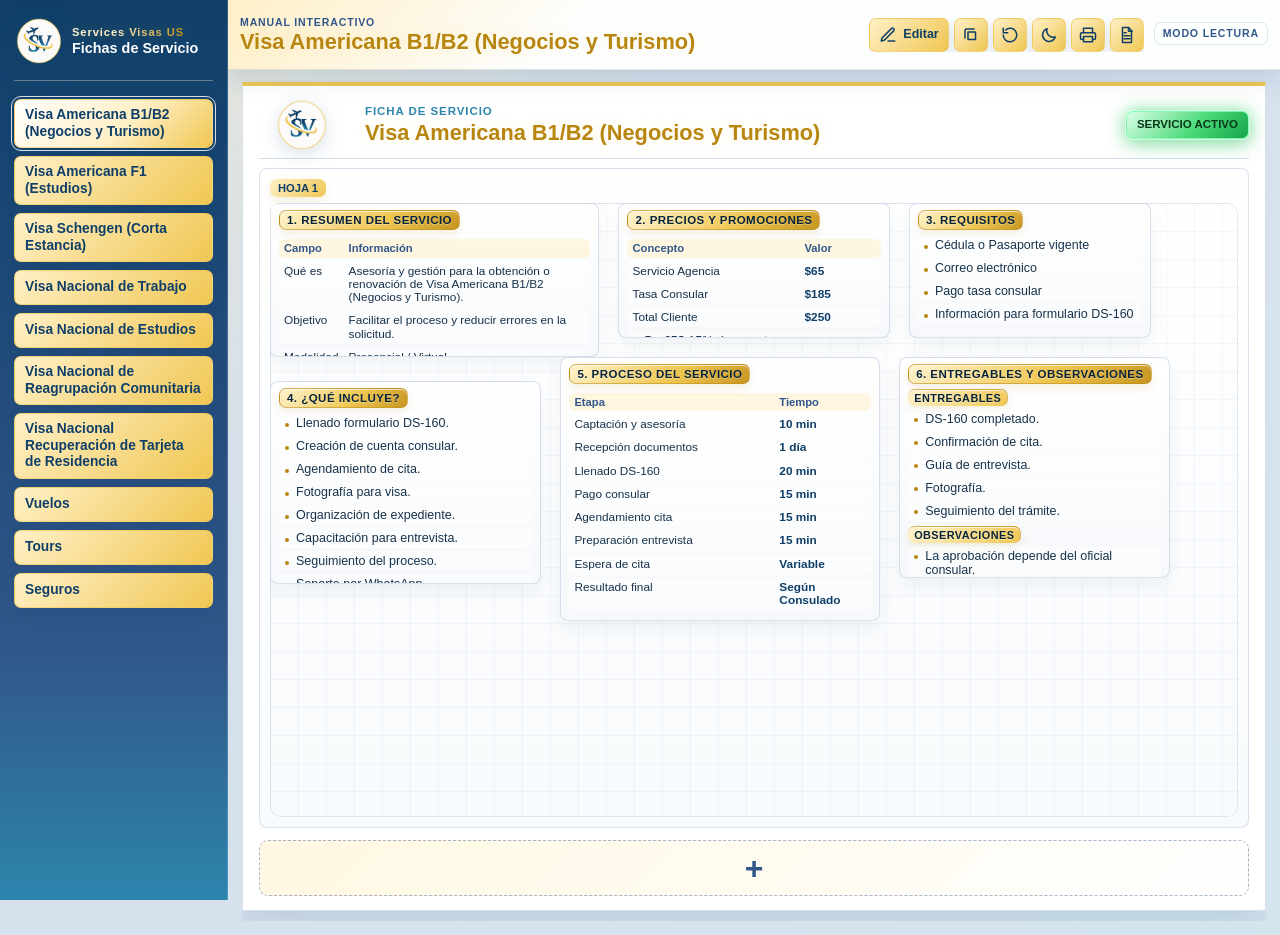
==== commit fecc2cd4: "Update service docs manual" ====
--- a/index.html
+++ b/index.html
@@ -49,6 +49,52 @@
             <path d="M20 6 9 17l-5-5"></path>
           </svg>
         </button>
+        <button class="icon-button" id="cancelButton" type="button" aria-label="Cancelar cambios" title="Cancelar cambios" disabled>
+          <svg class="icon" viewBox="0 0 24 24" aria-hidden="true">
+            <path d="M18 6 6 18"></path>
+            <path d="m6 6 12 12"></path>
+          </svg>
+        </button>
+        <button class="icon-button" id="undoButton" type="button" aria-label="Deshacer último cambio" title="Deshacer" disabled>
+          <svg class="icon" viewBox="0 0 24 24" aria-hidden="true">
+            <path d="M9 14 4 9l5-5"></path>
+            <path d="M4 9h10a6 6 0 1 1 0 12h-2"></path>
+          </svg>
+        </button>
+        <button class="icon-button edit-tool-button" id="duplicateSheetButton" type="button" aria-label="Duplicar ficha" title="Duplicar ficha">
+          <svg class="icon" viewBox="0 0 24 24" aria-hidden="true">
+            <path d="M8 8h10v10H8z"></path>
+            <path d="M4 16V6a2 2 0 0 1 2-2h10"></path>
+          </svg>
+          <span>Duplicar</span>
+        </button>
+        <button class="icon-button edit-tool-button" id="restoreButton" type="button" aria-label="Restaurar ficha original" title="Restaurar ficha original">
+          <svg class="icon" viewBox="0 0 24 24" aria-hidden="true">
+            <path d="M3 12a9 9 0 1 0 3-6.7"></path>
+            <path d="M3 3v6h6"></path>
+          </svg>
+          <span>Restaurar</span>
+        </button>
+        <button class="icon-button edit-tool-button" id="addCardButton" type="button" aria-label="Agregar recuadro" title="Agregar recuadro" disabled>
+          <svg class="icon" viewBox="0 0 24 24" aria-hidden="true">
+            <path d="M12 5v14M5 12h14"></path>
+          </svg>
+          <span>Recuadro</span>
+        </button>
+        <button class="icon-button" id="duplicateCardButton" type="button" aria-label="Duplicar recuadro seleccionado" title="Duplicar recuadro" disabled>
+          <svg class="icon" viewBox="0 0 24 24" aria-hidden="true">
+            <path d="M8 8h10v10H8z"></path>
+            <path d="M5 15H4a2 2 0 0 1-2-2V4a2 2 0 0 1 2-2h9a2 2 0 0 1 2 2v1"></path>
+          </svg>
+        </button>
+        <button class="icon-button" id="deleteSelectionButton" type="button" aria-label="Eliminar selección" title="Eliminar selección" disabled>
+          <svg class="icon" viewBox="0 0 24 24" aria-hidden="true">
+            <path d="M3 6h18"></path>
+            <path d="M8 6V4h8v2"></path>
+            <path d="M6 6l1 16h10l1-16"></path>
+            <path d="M10 11v6M14 11v6"></path>
+          </svg>
+        </button>
         <button class="icon-button" id="themeToggle" type="button" aria-label="Activar modo oscuro" title="Modo oscuro">
           <svg class="icon icon-moon" viewBox="0 0 24 24" aria-hidden="true">
             <path d="M20.4 14.5A8.6 8.6 0 0 1 9.5 3.6 8.7 8.7 0 1 0 20.4 14.5Z"></path>
@@ -73,6 +119,7 @@
           </svg>
         </button>
       </div>
+      <p class="save-status" id="saveStatus" aria-live="polite">Modo lectura</p>
     </header>
 
     <section class="sheet-shell">
--- a/styles.css
+++ b/styles.css
@@ -1,6 +1,6 @@
 :root {
   --sidebar-width: 228px;
-  --topbar-height: 72px;
+  --topbar-height: 70px;
   --gold: #f0c753;
   --gold-title: #b8860f;
   --gold-soft: #fff0c7;
@@ -16,6 +16,9 @@
   --line: #d7e1eb;
   --panel-line: rgba(137, 163, 199, 0.35);
   --shadow: 0 16px 38px rgba(15, 63, 105, 0.13);
+  --sheet-layer: 1;
+  --topbar-layer: 2000;
+  --sidebar-layer: 2100;
 }
 
 * {
@@ -57,7 +60,7 @@
   top: 0;
   left: 0;
   overflow-y: auto;
-  z-index: 30;
+  z-index: var(--sidebar-layer);
   border-right: 1px solid rgba(255, 255, 255, 0.18);
 }
 
@@ -144,6 +147,9 @@
 }
 
 .workspace {
+  position: relative;
+  z-index: 0;
+  isolation: isolate;
   min-width: 0;
   max-width: calc(100vw - var(--sidebar-width));
   margin-left: var(--sidebar-width);
@@ -156,26 +162,32 @@
   top: 0;
   left: var(--sidebar-width);
   right: 0;
-  z-index: 24;
-  display: flex;
-  justify-content: space-between;
+  z-index: var(--topbar-layer);
+  display: grid;
+  grid-template-columns: minmax(180px, 1fr) auto auto;
+  justify-content: stretch;
   align-items: center;
-  gap: 14px;
+  gap: 10px;
   min-height: var(--topbar-height);
   margin: 0;
-  padding: 10px 14px 9px;
+  padding: 8px 12px;
   background:
-    linear-gradient(135deg, rgba(255, 240, 199, 0.88), rgba(255, 255, 255, 0.78) 34%),
-    linear-gradient(140deg, rgba(49, 86, 138, 0.12), rgba(137, 163, 199, 0.2) 58%, rgba(44, 133, 172, 0.11)),
+    linear-gradient(135deg, rgba(255, 240, 199, 0.98), rgba(255, 255, 255, 0.96) 34%),
+    linear-gradient(140deg, rgba(49, 86, 138, 0.16), rgba(137, 163, 199, 0.24) 58%, rgba(44, 133, 172, 0.14)),
     var(--bg);
   border-bottom: 1px solid rgba(137, 163, 199, 0.26);
+  box-shadow: 0 10px 24px rgba(15, 63, 105, 0.12);
   backdrop-filter: blur(12px);
 }
 
+.topbar > div:first-child {
+  min-width: 0;
+}
+
 .topbar p {
-  margin: 0 0 3px;
+  margin: 0 0 2px;
   color: var(--blue-mid);
-  font-size: 0.72rem;
+  font-size: 0.66rem;
   font-weight: 850;
   text-transform: uppercase;
   letter-spacing: 0.08em;
@@ -184,21 +196,54 @@
 .topbar h1 {
   margin: 0;
   color: var(--gold-title);
-  font-size: clamp(1.25rem, 2vw, 1.75rem);
+  font-size: clamp(1.05rem, 1.7vw, 1.45rem);
   line-height: 1.1;
   text-shadow: 0 1px 0 rgba(255, 255, 255, 0.6), 0 0 16px rgba(240, 199, 83, 0.18);
 }
 
 .toolbar {
   display: flex;
-  gap: 7px;
-  flex-wrap: wrap;
+  align-items: center;
+  gap: 5px;
+  flex-wrap: nowrap;
   justify-content: flex-end;
+  max-width: 100%;
+  overflow-x: auto;
+  scrollbar-width: thin;
+}
+
+.save-status {
+  justify-self: end;
+  margin: 0;
+  padding: 5px 8px;
+  border: 1px solid rgba(137, 163, 199, 0.28);
+  border-radius: 7px;
+  background: rgba(255, 255, 255, 0.55);
+  color: var(--blue-mid);
+  font-size: 0.64rem;
+  font-weight: 900;
+  line-height: 1;
+  text-align: center;
+  text-transform: uppercase;
+  white-space: nowrap;
+}
+
+body.has-unsaved .save-status {
+  color: #8a4f00;
+  background: rgba(255, 240, 199, 0.82);
+  border-color: rgba(240, 199, 83, 0.72);
+}
+
+body.has-unsaved .service-sheet {
+  border-top-color: #e8a317;
+  box-shadow:
+    var(--shadow),
+    0 0 0 3px rgba(240, 199, 83, 0.18);
 }
 
 .icon-button {
-  width: 38px;
-  height: 38px;
+  width: 34px;
+  height: 34px;
   display: inline-grid;
   place-items: center;
   border-radius: 7px;
@@ -206,15 +251,37 @@
 
 .edit-toggle {
   width: auto;
-  min-width: 88px;
+  min-width: 78px;
   grid-auto-flow: column;
-  gap: 7px;
-  padding: 0 11px;
+  gap: 6px;
+  padding: 0 9px;
   font-weight: 850;
 }
 
-.edit-toggle span {
+.edit-tool-button {
+  width: 34px;
+  min-width: 34px;
+  grid-auto-flow: row;
+  gap: 0;
+  padding: 0;
+  font-weight: 850;
+}
+
+.edit-toggle span,
+.edit-tool-button span {
   line-height: 1;
+}
+
+.edit-tool-button span {
+  display: none;
+}
+
+body:not(.editing) :is(#saveButton, #cancelButton, #undoButton, #addCardButton, #duplicateCardButton, #deleteSelectionButton) {
+  display: none;
+}
+
+body.editing :is(#themeToggle, #printButton, #wordButton, #duplicateSheetButton, #restoreButton) {
+  display: none;
 }
 
 .icon-button:disabled {
@@ -232,8 +299,8 @@
 }
 
 .icon {
-  width: 19px;
-  height: 19px;
+  width: 18px;
+  height: 18px;
   fill: none;
   stroke: currentColor;
   stroke-width: 2;
@@ -246,6 +313,9 @@
 }
 
 .sheet-shell {
+  position: relative;
+  z-index: var(--sheet-layer);
+  isolation: isolate;
   width: 100%;
   max-width: 100%;
   overflow-x: hidden;
@@ -254,7 +324,9 @@
 }
 
 .service-sheet {
-  width: min(1180px, 100%);
+  position: relative;
+  z-index: 0;
+  width: min(1120px, 100%);
   max-width: 100%;
   min-height: 0;
   aspect-ratio: auto;
@@ -266,6 +338,10 @@
   padding: 14px 16px;
   display: block;
   overflow: visible;
+}
+
+.service-sheet.has-validation-error {
+  border-top-color: #f59e0b;
 }
 
 .sheet-header {
@@ -357,8 +433,8 @@
   position: relative;
   display: block;
   width: 100%;
-  aspect-ratio: 16 / 9;
-  min-height: clamp(460px, 52vw, 720px);
+  aspect-ratio: 297 / 170;
+  min-height: clamp(470px, 48vw, 690px);
   border-radius: 10px;
   background:
     linear-gradient(rgba(137, 163, 199, 0.08) 1px, transparent 1px),
@@ -384,6 +460,12 @@
 .sheet-page {
   display: grid;
   gap: 6px;
+  padding: 10px;
+  border: 1px solid rgba(137, 163, 199, 0.3);
+  border-radius: 8px;
+  background:
+    linear-gradient(180deg, rgba(255, 255, 255, 0.82), rgba(237, 243, 248, 0.42)),
+    var(--sheet);
 }
 
 .sheet-page-label {
@@ -456,6 +538,10 @@
   transition: transform 160ms ease, box-shadow 160ms ease, opacity 160ms ease;
 }
 
+body:not(.editing) .section-card :is(.editable, .editable *, .line-editable, .line-editable *, table, thead, tbody, tr, td, th, ul, ol, li, p, h1, h2, h3, h4, h5, h6, span, strong, em, b, i) {
+  cursor: default;
+}
+
 .section-card:hover {
   transform: translateY(-1px);
   box-shadow: 0 10px 22px rgba(15, 63, 105, 0.1);
@@ -465,6 +551,10 @@
   opacity: 0.55;
   cursor: grabbing;
   transform: scale(0.985);
+}
+
+.section-card :is(.editable, .editable *, .line-editable, .line-editable *, table, thead, tbody, tr, td, th, ul, ol, li, p, h1, h2, h3, h4, h5, h6, span, strong, em, b, i) {
+  cursor: text;
 }
 
 .section-card.resizing {
@@ -487,6 +577,7 @@
   border-radius: 5px;
   background: linear-gradient(135deg, transparent 0 36%, rgba(255, 240, 199, 0.65) 36% 48%, var(--gold) 48% 62%, rgba(15, 63, 105, 0.46) 62% 74%, transparent 74%);
   cursor: nwse-resize;
+  display: none;
   opacity: 0.58;
 }
 
@@ -705,6 +796,7 @@
 }
 
 body.editing .resize-handle {
+  display: block;
   opacity: 0.86;
   cursor: nwse-resize !important;
 }
@@ -802,20 +894,20 @@
   position: absolute;
   z-index: 80;
   pointer-events: none;
-  background: var(--blue-light);
-  box-shadow: 0 0 0 1px rgba(255, 255, 255, 0.86), 0 0 12px rgba(44, 133, 172, 0.45);
+  background: linear-gradient(180deg, rgba(240, 199, 83, 0.94), rgba(44, 133, 172, 0.9));
+  box-shadow: 0 0 0 1px rgba(255, 255, 255, 0.86), 0 0 14px rgba(240, 199, 83, 0.58);
 }
 
 .alignment-guide.vertical {
   top: 0;
   bottom: 0;
-  width: 1px;
+  width: 2px;
 }
 
 .alignment-guide.horizontal {
   left: 0;
   right: 0;
-  height: 1px;
+  height: 2px;
 }
 
 .alignment-guide[hidden] {
@@ -859,9 +951,10 @@
 
 body.dark .topbar {
   background:
-    linear-gradient(135deg, rgba(240, 199, 83, 0.1), rgba(255, 255, 255, 0) 34%),
-    linear-gradient(145deg, rgba(2, 17, 29, 0.96), rgba(3, 24, 39, 0.96) 58%, rgba(6, 36, 58, 0.96));
+    linear-gradient(135deg, rgba(240, 199, 83, 0.12), rgba(255, 255, 255, 0) 34%),
+    linear-gradient(145deg, #02111d, #031827 58%, #06243a);
   border-bottom-color: rgba(255, 240, 199, 0.2);
+  box-shadow: 0 10px 26px rgba(0, 0, 0, 0.3);
 }
 
 body.dark .section-card {
@@ -956,14 +1049,26 @@
 
   .topbar {
     position: sticky;
+    grid-template-columns: 1fr;
     left: 0;
     right: auto;
     width: 100%;
     min-height: auto;
     margin: 0 0 8px;
     padding: 10px 0 9px;
-    align-items: flex-start;
+    align-items: start;
     top: 0;
+  }
+
+  .toolbar {
+    justify-content: flex-start;
+    flex-wrap: wrap;
+    overflow-x: visible;
+  }
+
+  .save-status {
+    justify-self: start;
+    text-align: left;
   }
 
   .sheet-header,
@@ -976,12 +1081,35 @@
   }
 
   .sheet-grid {
-    aspect-ratio: 10 / 13;
-    min-height: 820px;
+    aspect-ratio: auto;
+    min-height: 900px;
   }
 
   .sheet-badge {
     justify-self: start;
+  }
+}
+
+@media (max-width: 560px) {
+  .service-menu {
+    grid-template-columns: 1fr;
+  }
+
+  .toolbar {
+    gap: 5px;
+  }
+
+  .icon-button {
+    width: 36px;
+    height: 36px;
+  }
+
+  .edit-toggle {
+    min-width: 78px;
+  }
+
+  .edit-tool-button {
+    min-width: 36px;
   }
 }
 
@@ -1123,6 +1251,9 @@
     width: 284mm;
     display: block;
     padding: 0 3mm 3mm;
+    border: 0;
+    border-radius: 0;
+    background: #ffffff !important;
     overflow: hidden;
     break-inside: avoid;
     page-break-inside: avoid;
